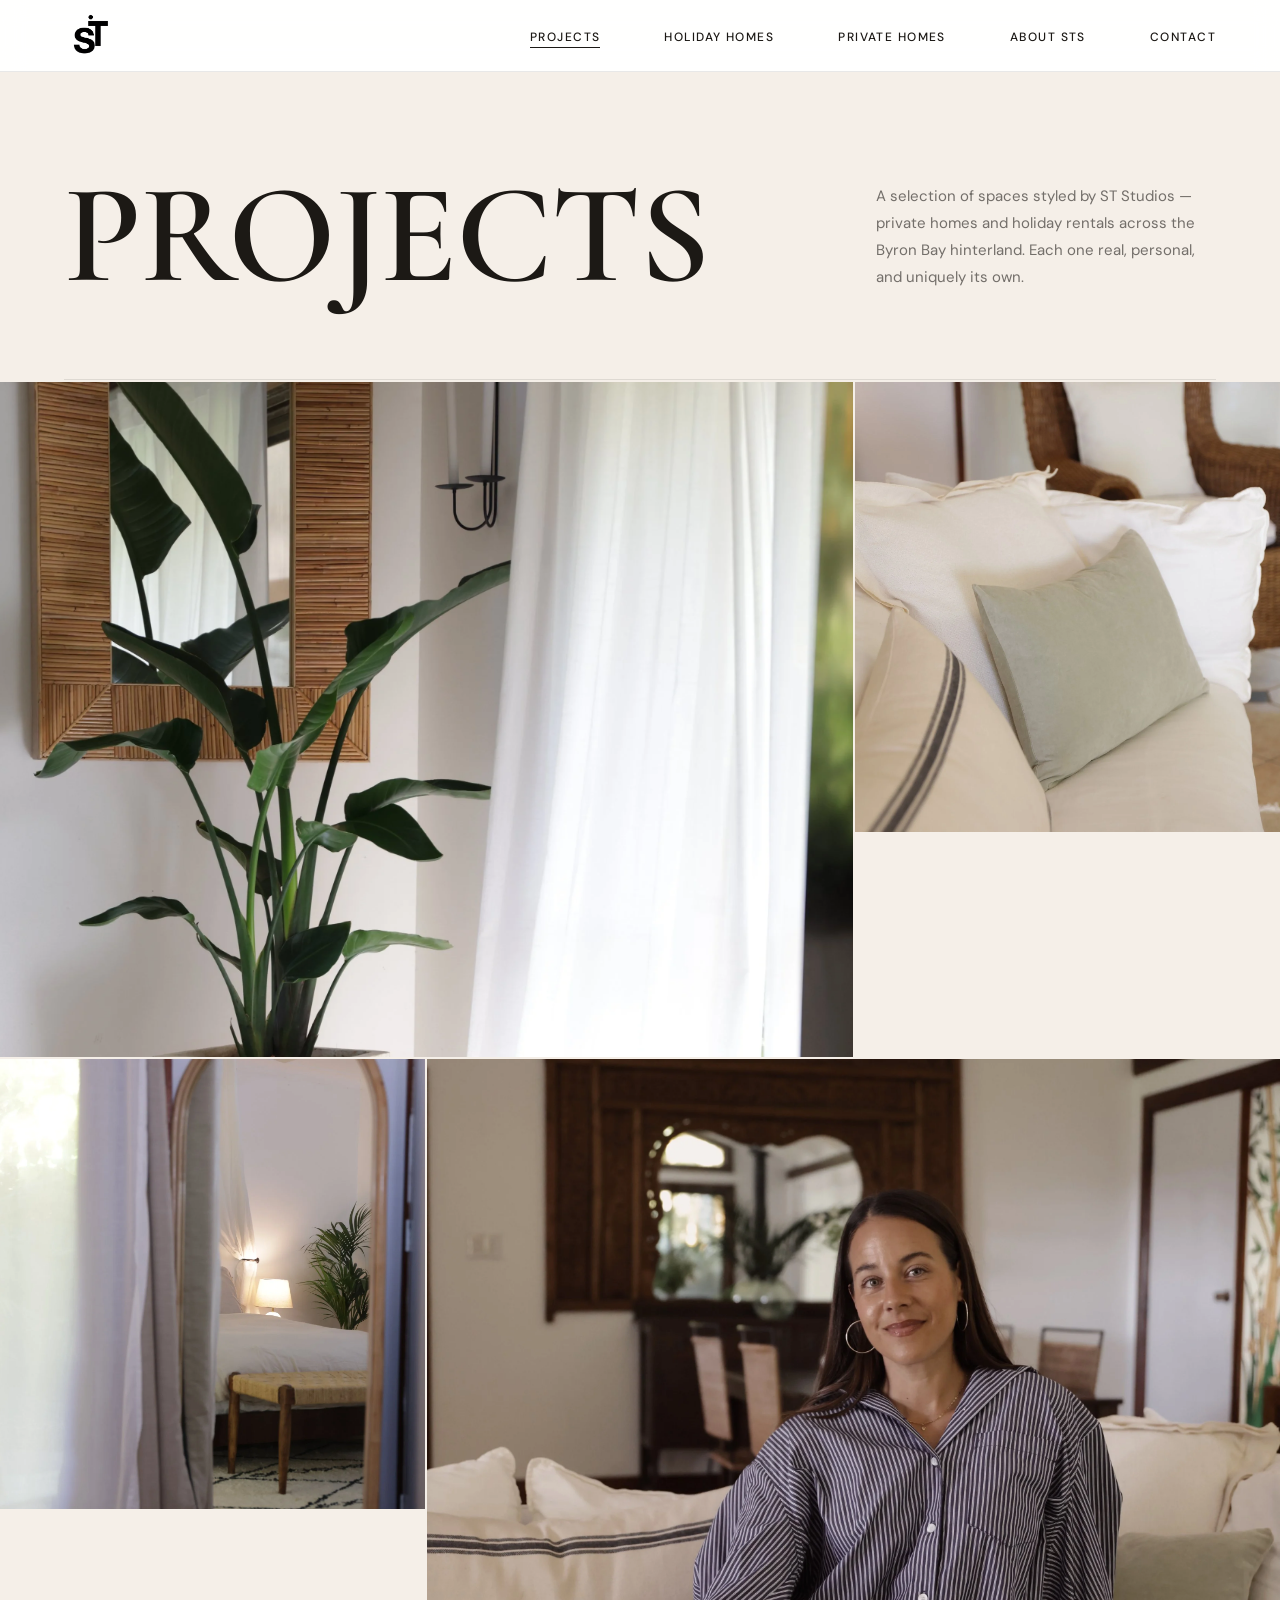
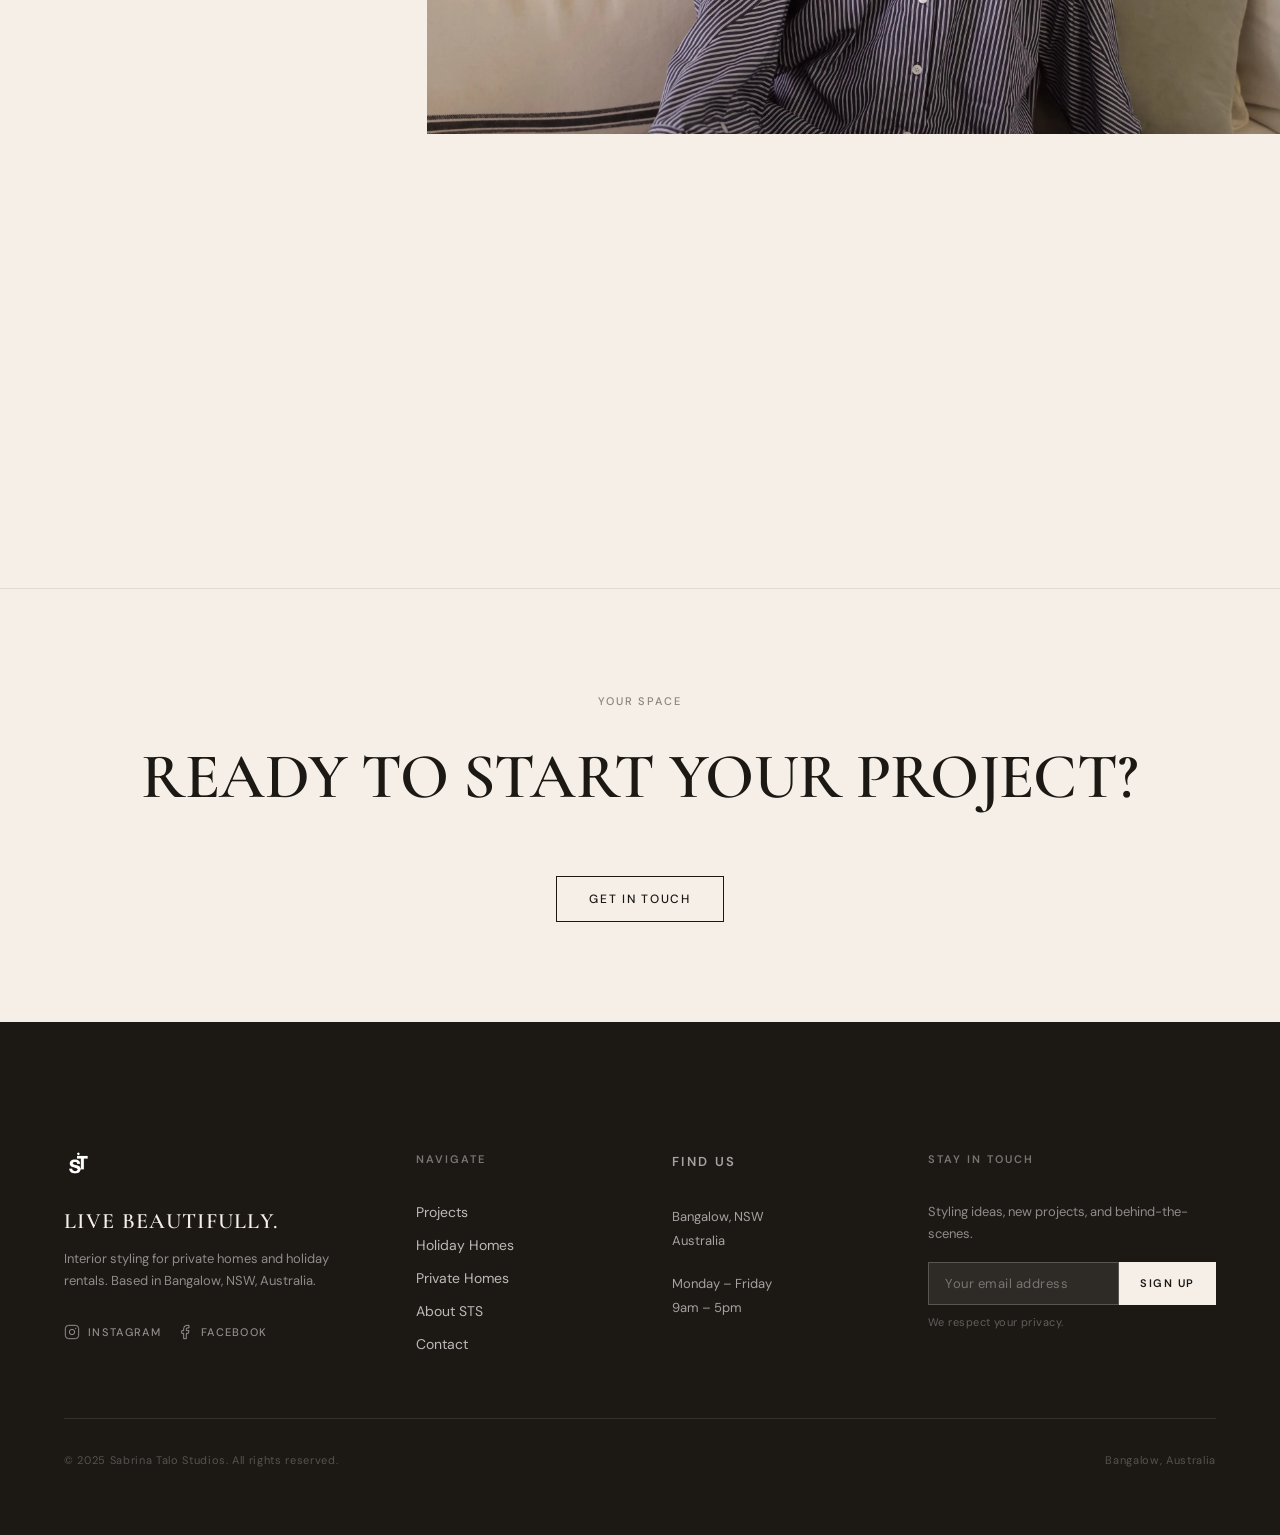
==== projects/index.html @ eed94078 "Major update: SEO, project pages, font system, URL structure - SEO: canonical tags, Open Graph, Twit" ====
<!DOCTYPE html>
<html lang="en">
<head>
  <meta charset="UTF-8">
  <meta name="viewport" content="width=device-width, initial-scale=1.0">
  <title>Projects — Interior Styling by Sabrina Talo Studios</title>
  <meta name="description" content="Selected styling projects by Sabrina Talo Studios. Private homes and holiday rentals across the Byron Bay hinterland and Northern Rivers, NSW.">

  <!-- Canonical -->
  <link rel="canonical" href="https://sabrinatalostudios.com.au/projects.html">

  <!-- Favicon -->
  <link rel="icon" href="../favicon.ico" sizes="any">
  <link rel="apple-touch-icon" href="../Media/Logo_Hero.webp">

  <!-- Open Graph -->
  <meta property="og:title" content="Projects — Interior Styling by Sabrina Talo Studios">
  <meta property="og:description" content="Selected interior styling projects — private homes and holiday rentals across the Byron Bay hinterland and Northern Rivers, NSW.">
  <meta property="og:type" content="website">
  <meta property="og:url" content="https://sabrinatalostudios.com.au/projects.html">
  <meta property="og:locale" content="en_AU">
  <meta property="og:image" content="https://sabrinatalostudios.com.au/Media/41ABE711-9AEE-44CE-BF73-110BF729DAFB.webp">
  <meta property="og:image:width" content="1200">
  <meta property="og:image:height" content="800">
  <meta property="og:site_name" content="Sabrina Talo Studios">

  <!-- Twitter Card -->
  <meta name="twitter:card" content="summary_large_image">
  <meta name="twitter:title" content="Projects — Interior Styling by Sabrina Talo Studios">
  <meta name="twitter:description" content="Selected interior styling projects — private homes and holiday rentals across the Byron Bay hinterland, NSW.">
  <meta name="twitter:image" content="https://sabrinatalostudios.com.au/Media/41ABE711-9AEE-44CE-BF73-110BF729DAFB.webp">

  <!-- Resource Hints -->
  <link rel="preconnect" href="https://fonts.googleapis.com">
  <link rel="preconnect" href="https://fonts.gstatic.com" crossorigin>


  <link rel="stylesheet" href="../style.css">
  <style>
    .projects-page { padding-top: var(--nav-height); }

    .projects-header {
      padding: 100px 0 80px;
      border-bottom: 1px solid rgba(28,25,21,0.1);
      display: flex;
      align-items: flex-end;
      justify-content: space-between;
      gap: var(--space-xl);
    }
    .projects-header h1 {
      font-size: clamp(64px, 11vw, 160px);
      line-height: 0.9;
    }
    .projects-header p {
      max-width: 340px;
      font-size: 15px;
      line-height: 1.8;
      color: rgba(28,25,21,0.6);
      padding-bottom: 8px;
    }

    /* Masonry-style grid */
    .projects-grid {
      display: grid;
      grid-template-columns: repeat(12, 1fr);
      gap: 2px;
      padding: 2px 0;
    }

    .project-card {
      position: relative;
      overflow: hidden;
      cursor: pointer;
    }
    .project-card:nth-child(1) { grid-column: span 8; }
    .project-card:nth-child(2) { grid-column: span 4; }
    .project-card:nth-child(3) { grid-column: span 4; }
    .project-card:nth-child(4) { grid-column: span 8; }
    .project-card:nth-child(5) { grid-column: span 6; }
    .project-card:nth-child(6) { grid-column: span 6; }

    .project-card img {
      width: 100%;
      aspect-ratio: 4/3;
      object-fit: cover;
      display: block;
      transition: transform 0.7s ease-out;
    }
    .project-card:nth-child(1) img,
    .project-card:nth-child(4) img { aspect-ratio: 16/9; }

    .project-card:hover img,
    .project-card:hover a img {
      transform: scale(1.04);
    }

    .project-card a .project-overlay {
      position: absolute;
      inset: 0;
      background: linear-gradient(to top, rgba(28,25,21,0.75) 0%, transparent 50%);
      display: flex;
      align-items: flex-end;
      padding: var(--space-lg);
      opacity: 0;
      transition: opacity 0.4s ease;
    }
    .project-card:hover a .project-overlay,
    .project-card:focus-within a .project-overlay { opacity: 1; }

    .project-overlay {
      position: absolute;
      inset: 0;
      background: linear-gradient(to top, rgba(28,25,21,0.75) 0%, transparent 50%);
      display: flex;
      align-items: flex-end;
      padding: var(--space-lg);
      opacity: 0;
      transition: opacity 0.4s ease;
    }

    .project-card:hover .project-overlay,
    .project-card:focus-within .project-overlay {
      opacity: 1;
    }

    .project-info { color: var(--color-surface); }
    .project-info h3 {
      font-family: var(--font-heading);
      font-size: 18px;
      font-weight: 500;
      margin-bottom: 4px;
    }
    .project-info span {
      font-size: 12px;
      letter-spacing: 0.1em;
      text-transform: uppercase;
      opacity: 0.7;
    }

    /* Lightbox */
    .lightbox {
      display: none;
      position: fixed;
      inset: 0;
      background: rgba(0,0,0,0.95);
      z-index: 2000;
      align-items: center;
      justify-content: center;
    }
    .lightbox.open { display: flex; }
    .lightbox-img {
      max-width: 90vw;
      max-height: 90vh;
      object-fit: contain;
    }
    .lightbox-close {
      position: absolute;
      top: var(--space-lg);
      right: var(--space-lg);
      background: none;
      border: none;
      color: rgba(255,255,255,0.7);
      font-size: 32px;
      cursor: pointer;
      font-family: var(--font-heading);
      line-height: 1;
      padding: 12px;
      min-width: 44px;
      min-height: 44px;
      display: flex;
      align-items: center;
      justify-content: center;
      transition: color 0.2s ease;
    }
    .lightbox-close:hover { color: #fff; }

    .projects-cta {
      padding: 100px var(--space-xl);
      text-align: center;
      border-top: 1px solid rgba(28,25,21,0.1);
    }
    .projects-cta h2 {
      font-family: var(--font-display);
      font-size: clamp(36px, 5vw, 72px);
      font-weight: 600;
      text-transform: uppercase;
      margin: var(--space-lg) 0 var(--space-xl);
    }

    @media (max-width: 768px) {
      .projects-header { flex-direction: column; align-items: flex-start; padding: 60px 0; }
      .projects-grid { grid-template-columns: 1fr 1fr; }
      .project-card:nth-child(n) { grid-column: span 1; }
      .project-card:nth-child(1) { grid-column: span 2; }
      .project-card img, .project-card:nth-child(1) img, .project-card:nth-child(4) img { aspect-ratio: 4/3; }
      .project-overlay { opacity: 1; }
      .projects-cta { padding: 64px var(--space-lg); }
    }
    @media (max-width: 480px) {
      .projects-grid { grid-template-columns: 1fr; }
      .project-card:nth-child(n) { grid-column: span 1; }
    }
  </style>
</head>
<body>

<a href="#main" class="skip-link">Skip to content</a>

<nav id="nav" aria-label="Main navigation">
  <div class="nav-inner">
    <a href="../index.html" class="nav-logo" aria-label="Sabrina Talo Studios — Home">
      <img src="../Media/Logo_Hero.webp" alt="SABRINA TALO STUDIOS" width="200" height="36">
    </a>
    <ul class="nav-links" role="list">
      <li><a href="./" class="nav-link active">Projects</a></li>
      <li><a href="../holiday-homes.html" class="nav-link">Holiday Homes</a></li>
      <li><a href="../private-homes.html" class="nav-link">Private Homes</a></li>
      <li><a href="../about.html" class="nav-link">About STS</a></li>
      <li><a href="../contact.html" class="nav-link">Contact</a></li>
    </ul>
    <button class="hamburger" id="hamburger" aria-label="Open navigation menu" aria-expanded="false" aria-controls="mobile-menu">
      <span></span><span></span><span></span>
    </button>
  </div>
</nav>

<div class="mobile-menu" id="mobile-menu" role="dialog" aria-label="Navigation" aria-modal="true">
  <nav aria-label="Mobile navigation">
    <ul class="mobile-menu-links" role="list">
      <li><a href="./" class="mobile-menu-link">Projects</a></li>
      <li><a href="../holiday-homes.html" class="mobile-menu-link">Holiday Homes</a></li>
      <li><a href="../private-homes.html" class="mobile-menu-link">Private Homes</a></li>
      <li><a href="../about.html" class="mobile-menu-link">About STS</a></li>
      <li><a href="../contact.html" class="mobile-menu-link">Contact</a></li>
    </ul>
  </nav>
  <p class="mobile-menu-footer">Bangalow, Australia &nbsp;·&nbsp; Mon–Fri 9am–5pm</p>
</div>

<main id="main" class="projects-page">

  <div class="container">
    <div class="projects-header">
      <h1 class="reveal">Projects</h1>
      <p class="reveal reveal-delay-2">
        A selection of spaces styled by ST Studios — private homes and holiday rentals across the Byron Bay hinterland. Each one real, personal, and uniquely its own.
      </p>
    </div>
  </div>

  <!-- Project Grid -->
  <div class="projects-grid" role="list" aria-label="Project portfolio">

    <article class="project-card reveal" role="listitem">
      <a href="bangalow-home.html" aria-label="View Bangalow Home Transformation project" style="display:block; position:relative; overflow:hidden;">
        <img src="../Media/IMG_8819.webp" alt="Bangalow Home Transformation — soft coastal-rustic styling with natural textures and layered warmth" loading="lazy" width="1200" height="675">
        <div class="project-overlay">
          <div class="project-info">
            <h3>Bangalow Home</h3>
            <span>Private Home &nbsp;·&nbsp; 2025 &nbsp;·&nbsp; Full Transformation</span>
          </div>
        </div>
      </a>
    </article>

    <article class="project-card reveal reveal-delay-1" role="listitem" tabindex="0" onclick="openLightbox('../Media/IMG_9013.webp','Holiday Home Styling')" aria-label="View Holiday Home Styling project">
      <img src="../Media/IMG_9013.webp" alt="Holiday Home Styling — styled for guests with warmth and character" loading="lazy" width="600" height="450">
      <div class="project-overlay">
        <div class="project-info">
          <h3>Holiday Home Styling</h3>
          <span>Holiday Rental &nbsp;·&nbsp; 2024</span>
        </div>
      </div>
    </article>

    <article class="project-card reveal reveal-delay-1" role="listitem" tabindex="0" onclick="openLightbox('../Media/IMG_8890.webp','Byron Bay Rental')" aria-label="View Byron Bay Rental project">
      <img src="../Media/IMG_8890.webp" alt="Byron Bay Rental — holiday home styled for elevated guest experience" loading="lazy" width="600" height="450">
      <div class="project-overlay">
        <div class="project-info">
          <h3>Byron Bay Rental</h3>
          <span>Holiday Rental &nbsp;·&nbsp; 2024</span>
        </div>
      </div>
    </article>

    <article class="project-card reveal" role="listitem" tabindex="0" onclick="openLightbox('../Media/41ABE711-9AEE-44CE-BF73-110BF729DAFB.webp','Mullumbimby Home')" aria-label="View Mullumbimby Home project">
      <img src="../Media/41ABE711-9AEE-44CE-BF73-110BF729DAFB.webp" alt="Mullumbimby Home — personal residence styled to feel grounded and inviting" loading="lazy" width="1200" height="675">
      <div class="project-overlay">
        <div class="project-info">
          <h3>Mullumbimby Home</h3>
          <span>Private Home &nbsp;·&nbsp; 2023</span>
        </div>
      </div>
    </article>

    <article class="project-card reveal reveal-delay-1" role="listitem" tabindex="0" onclick="openLightbox('../Media/IMG_8791.webp','Lennox Head Residence')" aria-label="View Lennox Head Residence project">
      <img src="../Media/IMG_8791.webp" alt="Lennox Head Residence — curated mix of vintage and new pieces" loading="lazy" width="600" height="450">
      <div class="project-overlay">
        <div class="project-info">
          <h3>Lennox Head Residence</h3>
          <span>Private Home &nbsp;·&nbsp; 2023</span>
        </div>
      </div>
    </article>

    <article class="project-card reveal reveal-delay-2" role="listitem" tabindex="0" onclick="openLightbox('../Media/IMG_9013.webp','Bangalow Airbnb')" aria-label="View Bangalow Airbnb project">
      <img src="../Media/IMG_9013.webp" alt="Bangalow Airbnb — holiday rental with warm, characterful styling" loading="lazy" width="600" height="450">
      <div class="project-overlay">
        <div class="project-info">
          <h3>Bangalow Airbnb</h3>
          <span>Holiday Rental &nbsp;·&nbsp; 2023</span>
        </div>
      </div>
    </article>

  </div>

  <!-- CTA -->
  <div class="projects-cta">
    <span class="label reveal">Your Space</span>
    <h2 class="reveal reveal-delay-1">Ready to start your project?</h2>
    <a href="../contact.html" class="btn btn-primary reveal reveal-delay-2">Get In Touch</a>
  </div>

</main>

<!-- Lightbox -->
<div class="lightbox" id="lightbox" role="dialog" aria-modal="true" aria-label="Image viewer">
  <button class="lightbox-close" onclick="closeLightbox()" aria-label="Close image viewer">×</button>
  <img class="lightbox-img" id="lightbox-img" src="" alt="">
</div>

<footer id="footer" aria-label="Site footer">
  <div class="container">
    <div class="footer-grid">
      <div>
        <img src="../Media/LOGOS++SABRINA+TALO+STUDIOS.webp" alt="SABRINA TALO STUDIOS" class="footer-brand-logo" width="200" height="28">
        <p class="footer-tagline">Live Beautifully.</p>
        <p class="footer-desc">Interior styling for private homes and holiday rentals. Based in Bangalow, NSW, Australia.</p>
        <div class="footer-social">
          <a href="https://www.instagram.com/sabrinatalostudios/" target="_blank" rel="noopener noreferrer" aria-label="Instagram">
            <svg width="16" height="16" viewBox="0 0 24 24" fill="none" stroke="currentColor" stroke-width="1.5" aria-hidden="true"><rect x="2" y="2" width="20" height="20" rx="5"/><circle cx="12" cy="12" r="4"/><circle cx="17.5" cy="6.5" r="1" fill="currentColor" stroke="none"/></svg>
            Instagram
          </a>
          <a href="https://www.facebook.com/profile.php?id=61574074654975" target="_blank" rel="noopener noreferrer" aria-label="Facebook">
            <svg width="16" height="16" viewBox="0 0 24 24" fill="none" stroke="currentColor" stroke-width="1.5" aria-hidden="true"><path d="M18 2h-3a5 5 0 0 0-5 5v3H7v4h3v8h4v-8h3l1-4h-4V7a1 1 0 0 1 1-1h3z"/></svg>
            Facebook
          </a>
        </div>
      </div>
      <div>
        <p class="footer-heading">Navigate</p>
        <ul class="footer-links" role="list">
          <li><a href="./" class="footer-link">Projects</a></li>
          <li><a href="../holiday-homes.html" class="footer-link">Holiday Homes</a></li>
          <li><a href="../private-homes.html" class="footer-link">Private Homes</a></li>
          <li><a href="../about.html" class="footer-link">About STS</a></li>
          <li><a href="../contact.html" class="footer-link">Contact</a></li>
        </ul>
      </div>
      <div class="footer-info">
        <p class="footer-heading">Find Us</p>
        <p>Bangalow, NSW<br>Australia</p>
        <p style="margin-top:20px;">Monday – Friday<br>9am – 5pm</p>
      </div>
      <div>
        <p class="footer-heading">Stay in Touch</p>
        <p style="font-size:13px; color:rgba(255,255,255,0.5); margin-bottom:16px; line-height:1.7;">Styling ideas, new projects, and behind-the-scenes.</p>
        <form class="footer-newsletter-form" aria-label="Newsletter signup" onsubmit="event.preventDefault(); this.querySelector('button').textContent='Thank You'; this.querySelector('button').disabled=true; this.reset();">
          <label for="newsletter-email-projects" class="sr-only">Email address</label>
          <input type="email" id="newsletter-email-projects" name="email" placeholder="Your email address" required autocomplete="email">
          <button type="submit">Sign Up</button>
        </form>
        <p class="footer-privacy">We respect your privacy.</p>
      </div>
    </div>
    <div class="footer-bottom">
      <p class="footer-copyright">© 2025 Sabrina Talo Studios. All rights reserved.</p>
      <p class="footer-copyright">Bangalow, Australia</p>
    </div>
  </div>
</footer>

<style>.sr-only{position:absolute;width:1px;height:1px;padding:0;margin:-1px;overflow:hidden;clip:rect(0,0,0,0);white-space:nowrap;border:0;}</style>
<script>
(function(){
  const nav=document.getElementById('nav');
  nav.classList.add('scrolled');
  window.addEventListener('scroll',()=>{ nav.classList.toggle('scrolled',true); },{passive:true});
  const hamburger=document.getElementById('hamburger');
  const mobileMenu=document.getElementById('mobile-menu');
  hamburger.addEventListener('click',()=>{
    const open=mobileMenu.classList.toggle('open');
    hamburger.classList.toggle('open',open);
    hamburger.setAttribute('aria-expanded',String(open));
    document.body.style.overflow=open?'hidden':'';
  });
  mobileMenu.querySelectorAll('a').forEach(l=>l.addEventListener('click',()=>{
    mobileMenu.classList.remove('open');hamburger.classList.remove('open');
    hamburger.setAttribute('aria-expanded','false');document.body.style.overflow='';
  }));
  document.addEventListener('keydown',e=>{
    if(e.key==='Escape'){
      if(mobileMenu.classList.contains('open')){
        mobileMenu.classList.remove('open');hamburger.classList.remove('open');
        hamburger.setAttribute('aria-expanded','false');document.body.style.overflow='';
      }
      closeLightbox();
    }
  });
  const els=document.querySelectorAll('.reveal,.reveal-left,.reveal-clip');
  if('IntersectionObserver' in window){
    const io=new IntersectionObserver(entries=>entries.forEach(e=>{if(e.isIntersecting){e.target.classList.add('visible');io.unobserve(e.target);}}),{threshold:0.1});
    els.forEach(el=>io.observe(el));
  } else { els.forEach(el=>el.classList.add('visible')); }
})();

function openLightbox(src, alt) {
  const lb = document.getElementById('lightbox');
  const img = document.getElementById('lightbox-img');
  img.src = src;
  img.alt = alt;
  lb.classList.add('open');
  document.body.style.overflow = 'hidden';
  lb.querySelector('.lightbox-close').focus();
}
function closeLightbox() {
  document.getElementById('lightbox').classList.remove('open');
  document.body.style.overflow = '';
}
document.getElementById('lightbox').addEventListener('click', function(e) {
  if(e.target === this) closeLightbox();
});
</script>
</body>
</html>
---- style.css ----
/* ============================================================
   SABRINA TALO STUDIOS — Design System
   Editorial minimalism. Zero border-radius. Photography-first.
   ============================================================ */

@import url('https://fonts.googleapis.com/css2?family=Cormorant+Garamond:ital,wght@0,300;0,400;0,500;0,600;0,700;1,300;1,400;1,500;1,600&family=DM+Sans:ital,opsz,wght@0,9..40,300;0,9..40,400;0,9..40,500;0,9..40,600;1,9..40,400&display=swap');

/* ── Design Tokens ─────────────────────────────────────────── */
:root {
  --color-primary:   #1C1915;
  --color-accent:    #9B6A4A;
  --color-bg:        #1C1915;
  --color-text:      #1C1915;
  --color-surface:   #F5EFE8;
  --color-muted:     #EDE5DA;
  --color-border:    #C4A882;
  --color-earth:     #9B6A4A;
  --color-ochre:     #C4A882;
  --color-ivory:     #F5EFE8;
  --color-sand:      #EDE5DA;
  --color-ink:       #1C1915;

  --font-display:    'Cormorant Garamond', Georgia, serif;
  --font-heading:    'DM Sans', system-ui, sans-serif;
  --font-body:       'DM Sans', system-ui, sans-serif;

  --space-xs:   4px;
  --space-sm:   8px;
  --space-md:   16px;
  --space-lg:   32px;
  --space-xl:   64px;
  --space-2xl:  128px;

  --transition: 0.4s ease-out;
  --nav-height: 72px;
}

/* ── Reset ─────────────────────────────────────────────────── */
*, *::before, *::after {
  box-sizing: border-box;
  margin: 0;
  padding: 0;
}

html {
  scroll-behavior: smooth;
  font-size: 16px;
}

body {
  font-family: var(--font-body);
  color: var(--color-text);
  background: var(--color-surface);
  -webkit-font-smoothing: antialiased;
  -moz-osx-font-smoothing: grayscale;
  overflow-x: hidden;
}

img, video {
  max-width: 100%;
  display: block;
}

a {
  color: inherit;
  text-decoration: none;
}

ul {
  list-style: none;
}

/* ── Skip Link ─────────────────────────────────────────────── */
.skip-link {
  position: fixed;
  top: -100%;
  left: var(--space-md);
  z-index: 9999;
  padding: var(--space-sm) var(--space-md);
  background: var(--color-primary);
  color: var(--color-surface);
  font-family: var(--font-heading);
  font-size: 13px;
  letter-spacing: 0.1em;
  text-transform: uppercase;
  transition: top 0.2s ease;
}
.skip-link:focus {
  top: var(--space-md);
}

/* ── Navigation ────────────────────────────────────────────── */
#nav {
  position: fixed;
  top: 0;
  left: 0;
  right: 0;
  z-index: 1000;
  height: var(--nav-height);
  transition: background var(--transition), backdrop-filter var(--transition);
}

#nav.scrolled {
  background: rgba(255,255,255,0.96);
  backdrop-filter: blur(12px);
  -webkit-backdrop-filter: blur(12px);
  border-bottom: 1px solid rgba(35,35,37,0.1);
}

#nav.scrolled .nav-link {
  color: var(--color-text);
}

#nav.scrolled .nav-logo img {
  filter: brightness(0);
}

#nav.scrolled .hamburger span {
  background: var(--color-text);
}

.nav-inner {
  display: flex;
  align-items: center;
  justify-content: space-between;
  height: 100%;
  padding: 0 var(--space-xl);
  max-width: 1600px;
  margin: 0 auto;
}

.nav-logo {
  display: flex;
  align-items: center;
  z-index: 2;
}

.nav-logo img {
  height: 52px;
  width: auto;
  filter: brightness(0) invert(1);
  transition: filter var(--transition);
}

.nav-links {
  display: flex;
  align-items: center;
  gap: var(--space-xl);
}

.nav-link {
  font-family: var(--font-heading);
  font-size: 12px;
  font-weight: 500;
  letter-spacing: 0.12em;
  text-transform: uppercase;
  color: rgba(255,255,255,0.9);
  transition: color var(--transition);
  position: relative;
}

.nav-link::after {
  content: '';
  position: absolute;
  bottom: -3px;
  left: 0;
  width: 0;
  height: 1px;
  background: currentColor;
  transition: width 0.3s ease-out;
}

.nav-link:hover::after,
.nav-link.active::after {
  width: 100%;
}

/* ── Hamburger ─────────────────────────────────────────────── */
.hamburger {
  display: none;
  flex-direction: column;
  align-items: center;
  justify-content: center;
  gap: 5px;
  background: none;
  border: none;
  cursor: pointer;
  padding: var(--space-sm);
  min-width: 44px;
  min-height: 44px;
  z-index: 1002;
}

.hamburger span {
  display: block;
  width: 24px;
  height: 1.5px;
  background: #fff;
  transition: transform 0.3s ease, opacity 0.3s ease;
}

.hamburger.open span:nth-child(1) { transform: translateY(6.5px) rotate(45deg); }
.hamburger.open span:nth-child(2) { opacity: 0; }
.hamburger.open span:nth-child(3) { transform: translateY(-6.5px) rotate(-45deg); }

/* ── Mobile Menu ───────────────────────────────────────────── */
.mobile-menu {
  position: fixed;
  inset: 0;
  background: var(--color-bg);
  z-index: 1001;
  display: flex;
  flex-direction: column;
  align-items: flex-start;
  justify-content: center;
  padding: var(--space-2xl) var(--space-xl);
  transform: translateX(100%);
  transition: transform 0.5s cubic-bezier(0.77, 0, 0.18, 1);
}

.mobile-menu.open {
  transform: translateX(0);
}

.mobile-menu-links {
  display: flex;
  flex-direction: column;
  gap: var(--space-lg);
  width: 100%;
}

.mobile-menu-link {
  font-family: var(--font-display);
  font-size: clamp(36px, 8vw, 64px);
  font-weight: 500;
  letter-spacing: 0.04em;
  text-transform: uppercase;
  color: var(--color-surface);
  line-height: 1;
  transition: opacity var(--transition);
}

.mobile-menu-link:hover {
  opacity: 0.5;
}

.mobile-menu-footer {
  margin-top: auto;
  font-family: var(--font-body);
  font-size: 13px;
  color: rgba(255,255,255,0.4);
  letter-spacing: 0.08em;
}

/* ── Buttons ───────────────────────────────────────────────── */
.btn {
  display: inline-block;
  font-family: var(--font-heading);
  font-size: 12px;
  font-weight: 500;
  letter-spacing: 0.14em;
  text-transform: uppercase;
  padding: 14px 32px;
  border-radius: 0;
  cursor: pointer;
  transition: background var(--transition), color var(--transition), border-color var(--transition);
  white-space: nowrap;
}

.btn-primary {
  background: transparent;
  color: var(--color-primary);
  border: 1px solid var(--color-primary);
}

.btn-primary:hover {
  background: var(--color-primary);
  color: var(--color-surface);
}

.btn-primary-white {
  background: transparent;
  color: var(--color-surface);
  border: 1px solid var(--color-surface);
}

.btn-primary-white:hover {
  background: var(--color-surface);
  color: var(--color-primary);
}

.btn-secondary {
  background: var(--color-muted);
  color: var(--color-primary);
  border: 1px solid var(--color-muted);
}

.btn-secondary:hover {
  background: var(--color-primary);
  color: var(--color-surface);
  border-color: var(--color-primary);
}

/* ── Typography ────────────────────────────────────────────── */
.display-text {
  font-family: var(--font-display);
  font-weight: 600;
  line-height: 0.9;
  letter-spacing: -0.01em;
  text-transform: uppercase;
}

h1, .h1 {
  font-family: var(--font-display);
  font-size: clamp(60px, 12vw, 180px);
  font-weight: 600;
  line-height: 0.9;
  letter-spacing: -0.01em;
  text-transform: uppercase;
}

h2, .h2 {
  font-family: var(--font-display);
  font-size: clamp(32px, 5vw, 62px);
  font-weight: 400;
  line-height: 1.1;
  letter-spacing: -0.01em;
}

h3, .h3 {
  font-family: var(--font-heading);
  font-size: clamp(20px, 3vw, 32px);
  font-weight: 500;
  line-height: 1.2;
  letter-spacing: 0.01em;
}

h4, .h4 {
  font-family: var(--font-heading);
  font-size: 14px;
  font-weight: 500;
  letter-spacing: 0.12em;
  text-transform: uppercase;
}

p {
  font-family: var(--font-body);
  font-size: 15px;
  line-height: 1.75;
  color: var(--color-text);
}

.label {
  font-family: var(--font-heading);
  font-size: 11px;
  font-weight: 500;
  letter-spacing: 0.18em;
  text-transform: uppercase;
  color: rgba(28,25,21,0.5);
}

.label-light {
  font-family: var(--font-heading);
  font-size: 11px;
  font-weight: 500;
  letter-spacing: 0.18em;
  text-transform: uppercase;
  color: rgba(255,255,255,0.5);
}

/* ── Layout Helpers ────────────────────────────────────────── */
.container {
  max-width: 1400px;
  margin: 0 auto;
  padding: 0 var(--space-xl);
}

.container-sm {
  max-width: 960px;
  margin: 0 auto;
  padding: 0 var(--space-xl);
}

.section {
  padding: var(--space-2xl) 0;
}

.section-dark {
  background: var(--color-bg);
  color: var(--color-surface);
}

.section-dark p { color: rgba(255,255,255,0.7); }

/* ── Divider ───────────────────────────────────────────────── */
.divider {
  width: 40px;
  height: 1px;
  background: currentColor;
  opacity: 0.3;
  margin: var(--space-lg) 0;
}

/* ── Inputs ────────────────────────────────────────────────── */
input, textarea, select {
  font-family: var(--font-body);
  font-size: 15px;
  background: var(--color-surface);
  color: var(--color-text);
  border: 1px solid var(--color-border);
  border-radius: 0;
  padding: 14px 16px;
  width: 100%;
  outline: none;
  transition: border-color 0.2s ease;
  -webkit-appearance: none;
}

input:focus, textarea:focus {
  border-color: var(--color-primary);
}

input::placeholder, textarea::placeholder {
  color: rgba(28,25,21,0.4);
  font-size: 13px;
  letter-spacing: 0.04em;
}

label {
  font-family: var(--font-heading);
  font-size: 11px;
  font-weight: 500;
  letter-spacing: 0.12em;
  text-transform: uppercase;
  display: block;
  margin-bottom: var(--space-sm);
  color: var(--color-text);
}

/* ── Scroll Animations ─────────────────────────────────────── */
.reveal {
  opacity: 0;
  transform: translateY(32px);
  transition: opacity 0.7s ease-out, transform 0.7s ease-out;
}

.reveal.visible {
  opacity: 1;
  transform: translateY(0);
}

.reveal-delay-1 { transition-delay: 0.1s; }
.reveal-delay-2 { transition-delay: 0.2s; }
.reveal-delay-3 { transition-delay: 0.3s; }
.reveal-delay-4 { transition-delay: 0.4s; }
.reveal-delay-5 { transition-delay: 0.5s; }

.reveal-left {
  opacity: 0;
  transform: translateX(-32px);
  transition: opacity 0.7s ease-out, transform 0.7s ease-out;
}
.reveal-left.visible { opacity: 1; transform: translateX(0); }

.reveal-clip {
  clip-path: inset(100% 0 0 0);
  transition: clip-path 0.8s cubic-bezier(0.16, 1, 0.3, 1);
}
.reveal-clip.visible {
  clip-path: inset(0% 0 0 0);
}

/* ── Footer ────────────────────────────────────────────────── */
#footer {
  background: var(--color-bg);
  color: var(--color-surface);
  padding: var(--space-2xl) 0 var(--space-xl);
}

.footer-grid {
  display: grid;
  grid-template-columns: 1.5fr 1fr 1fr 1.5fr;
  gap: var(--space-xl);
  padding-bottom: var(--space-xl);
  border-bottom: 1px solid rgba(255,255,255,0.1);
}

.footer-brand-logo {
  height: 28px;
  width: auto;
  margin-bottom: var(--space-lg);
  filter: brightness(0) invert(1);
}

.footer-tagline {
  font-family: var(--font-display);
  font-size: 22px;
  font-weight: 600;
  letter-spacing: 0.06em;
  text-transform: uppercase;
  color: var(--color-surface);
  margin-bottom: var(--space-md);
  line-height: 1;
}

.footer-desc {
  font-size: 13px;
  line-height: 1.7;
  color: rgba(255,255,255,0.5);
}

.footer-heading {
  font-family: var(--font-heading);
  font-size: 11px;
  font-weight: 600;
  letter-spacing: 0.18em;
  text-transform: uppercase;
  color: rgba(255,255,255,0.4);
  margin-bottom: var(--space-lg);
}

.footer-links {
  display: flex;
  flex-direction: column;
  gap: 12px;
}

.footer-link {
  font-family: var(--font-body);
  font-size: 14px;
  color: rgba(255,255,255,0.7);
  transition: color 0.2s ease;
}
.footer-link:hover { color: var(--color-surface); }

.footer-info p {
  font-size: 13px;
  color: rgba(255,255,255,0.6);
  line-height: 1.8;
}

.footer-newsletter-form {
  display: flex;
  gap: 0;
  margin-top: var(--space-md);
}

.footer-newsletter-form input {
  background: rgba(255,255,255,0.08);
  border: 1px solid rgba(255,255,255,0.2);
  color: var(--color-surface);
  font-size: 13px;
  padding: 12px 16px;
  flex: 1;
}

.footer-newsletter-form input::placeholder {
  color: rgba(255,255,255,0.35);
}

.footer-newsletter-form input:focus {
  border-color: rgba(255,255,255,0.5);
}

.footer-newsletter-form button {
  font-family: var(--font-heading);
  font-size: 11px;
  font-weight: 600;
  letter-spacing: 0.14em;
  text-transform: uppercase;
  background: var(--color-surface);
  color: var(--color-bg);
  border: 1px solid var(--color-surface);
  border-radius: 0;
  padding: 12px 20px;
  cursor: pointer;
  white-space: nowrap;
  transition: background 0.2s ease, color 0.2s ease;
}

.footer-newsletter-form button:hover {
  background: transparent;
  color: var(--color-surface);
}

.footer-privacy {
  font-size: 11px;
  color: rgba(255,255,255,0.3);
  margin-top: var(--space-sm);
  letter-spacing: 0.04em;
}

.footer-social {
  display: flex;
  gap: var(--space-md);
  margin-top: var(--space-lg);
}

.footer-social a {
  font-family: var(--font-heading);
  font-size: 11px;
  font-weight: 500;
  letter-spacing: 0.12em;
  text-transform: uppercase;
  color: rgba(255,255,255,0.5);
  transition: color 0.2s ease;
  display: flex;
  align-items: center;
  gap: 8px;
}

.footer-social a:hover { color: var(--color-surface); }

.footer-bottom {
  display: flex;
  align-items: center;
  justify-content: space-between;
  padding-top: var(--space-lg);
}

.footer-copyright {
  font-size: 11px;
  color: rgba(255,255,255,0.25);
  letter-spacing: 0.06em;
}

/* ── Service Split Block ───────────────────────────────────── */
.service-block {
  display: grid;
  grid-template-columns: 1fr 1fr;
  min-height: 80vh;
}

.service-block.reverse {
  direction: rtl;
}
.service-block.reverse > * {
  direction: ltr;
}

.service-image {
  overflow: hidden;
  position: relative;
}

.service-image img {
  width: 100%;
  height: 100%;
  object-fit: cover;
  transition: transform 0.8s ease-out;
}

.service-image:hover img {
  transform: scale(1.04);
}

.service-content {
  display: flex;
  flex-direction: column;
  justify-content: center;
  padding: var(--space-2xl) var(--space-xl);
}

.service-content .label {
  margin-bottom: var(--space-lg);
}

.service-content h2 {
  margin-bottom: var(--space-lg);
}

.service-content p {
  max-width: 420px;
  margin-bottom: var(--space-xl);
}

/* ── Page Hero (subpages) ──────────────────────────────────── */
.page-hero {
  height: 70vh;
  min-height: 500px;
  position: relative;
  overflow: hidden;
  display: flex;
  align-items: flex-end;
}

.page-hero-image {
  position: absolute;
  inset: 0;
}

.page-hero-image img {
  width: 100%;
  height: 100%;
  object-fit: cover;
}

.page-hero-overlay {
  position: absolute;
  inset: 0;
  background: linear-gradient(to top, rgba(28,25,21,0.8) 0%, rgba(28,25,21,0.1) 60%, transparent 100%);
}

.page-hero-content {
  position: relative;
  z-index: 2;
  padding: var(--space-xl) var(--space-xl) var(--space-2xl);
  max-width: 1400px;
  width: 100%;
  margin: 0 auto;
}

.page-hero-content .label-light {
  margin-bottom: var(--space-md);
  display: block;
}

.page-hero-content h1 {
  color: var(--color-surface);
  font-size: clamp(48px, 8vw, 120px);
}

/* ── Marquee ───────────────────────────────────────────────── */
.marquee-track {
  overflow: hidden;
  white-space: nowrap;
  padding: var(--space-xl) 0;
  border-top: 1px solid rgba(28,25,21,0.12);
  border-bottom: 1px solid rgba(28,25,21,0.12);
}

.marquee-inner {
  display: inline-flex;
  gap: 0;
  animation: marquee 30s linear infinite;
}

.marquee-item {
  display: inline-flex;
  align-items: center;
  gap: var(--space-xl);
  padding-right: var(--space-2xl);
  font-family: var(--font-heading);
  font-size: clamp(14px, 1.5vw, 18px);
  font-weight: 400;
  letter-spacing: 0.04em;
  color: var(--color-text);
}

.marquee-dot {
  width: 6px;
  height: 6px;
  background: var(--color-text);
  opacity: 0.3;
  flex-shrink: 0;
}

@keyframes marquee {
  from { transform: translateX(0); }
  to   { transform: translateX(-50%); }
}

.marquee-track:hover .marquee-inner {
  animation-play-state: paused;
}

/* ── Responsive ────────────────────────────────────────────── */
@media (max-width: 1024px) {
  :root { --space-xl: 48px; }

  .footer-grid {
    grid-template-columns: 1fr 1fr;
    gap: var(--space-xl);
  }
}

@media (max-width: 768px) {
  :root {
    --space-xl: 32px;
    --space-2xl: 80px;
  }

  .nav-links { display: none; }
  .hamburger { display: flex; }

  .service-block {
    grid-template-columns: 1fr;
    min-height: auto;
  }

  .service-block.reverse { direction: ltr; }

  .service-image {
    height: 60vw;
    min-height: 280px;
  }

  .service-content {
    padding: var(--space-xl) var(--space-lg);
  }

  .footer-grid {
    grid-template-columns: 1fr;
    gap: var(--space-xl);
  }

  .footer-bottom {
    flex-direction: column;
    gap: var(--space-md);
    text-align: center;
  }

  .container, .container-sm {
    padding: 0 var(--space-lg);
  }
}

@media (max-width: 480px) {
  :root { --space-xl: 24px; }

  .nav-inner { padding: 0 var(--space-lg); }

  .nav-logo img { height: 36px; }
}

/* ── Accessibility & Focus ─────────────────────────────────── */
*:focus-visible {
  outline: 2px solid var(--color-primary);
  outline-offset: 2px;
}

@media (prefers-reduced-motion: reduce) {
  *, *::before, *::after {
    animation-duration: 0.01ms !important;
    animation-iteration-count: 1 !important;
    transition-duration: 0.01ms !important;
  }
  .marquee-inner { animation: none; }
  .reveal, .reveal-left, .reveal-clip {
    opacity: 1;
    transform: none;
    clip-path: none;
  }
}
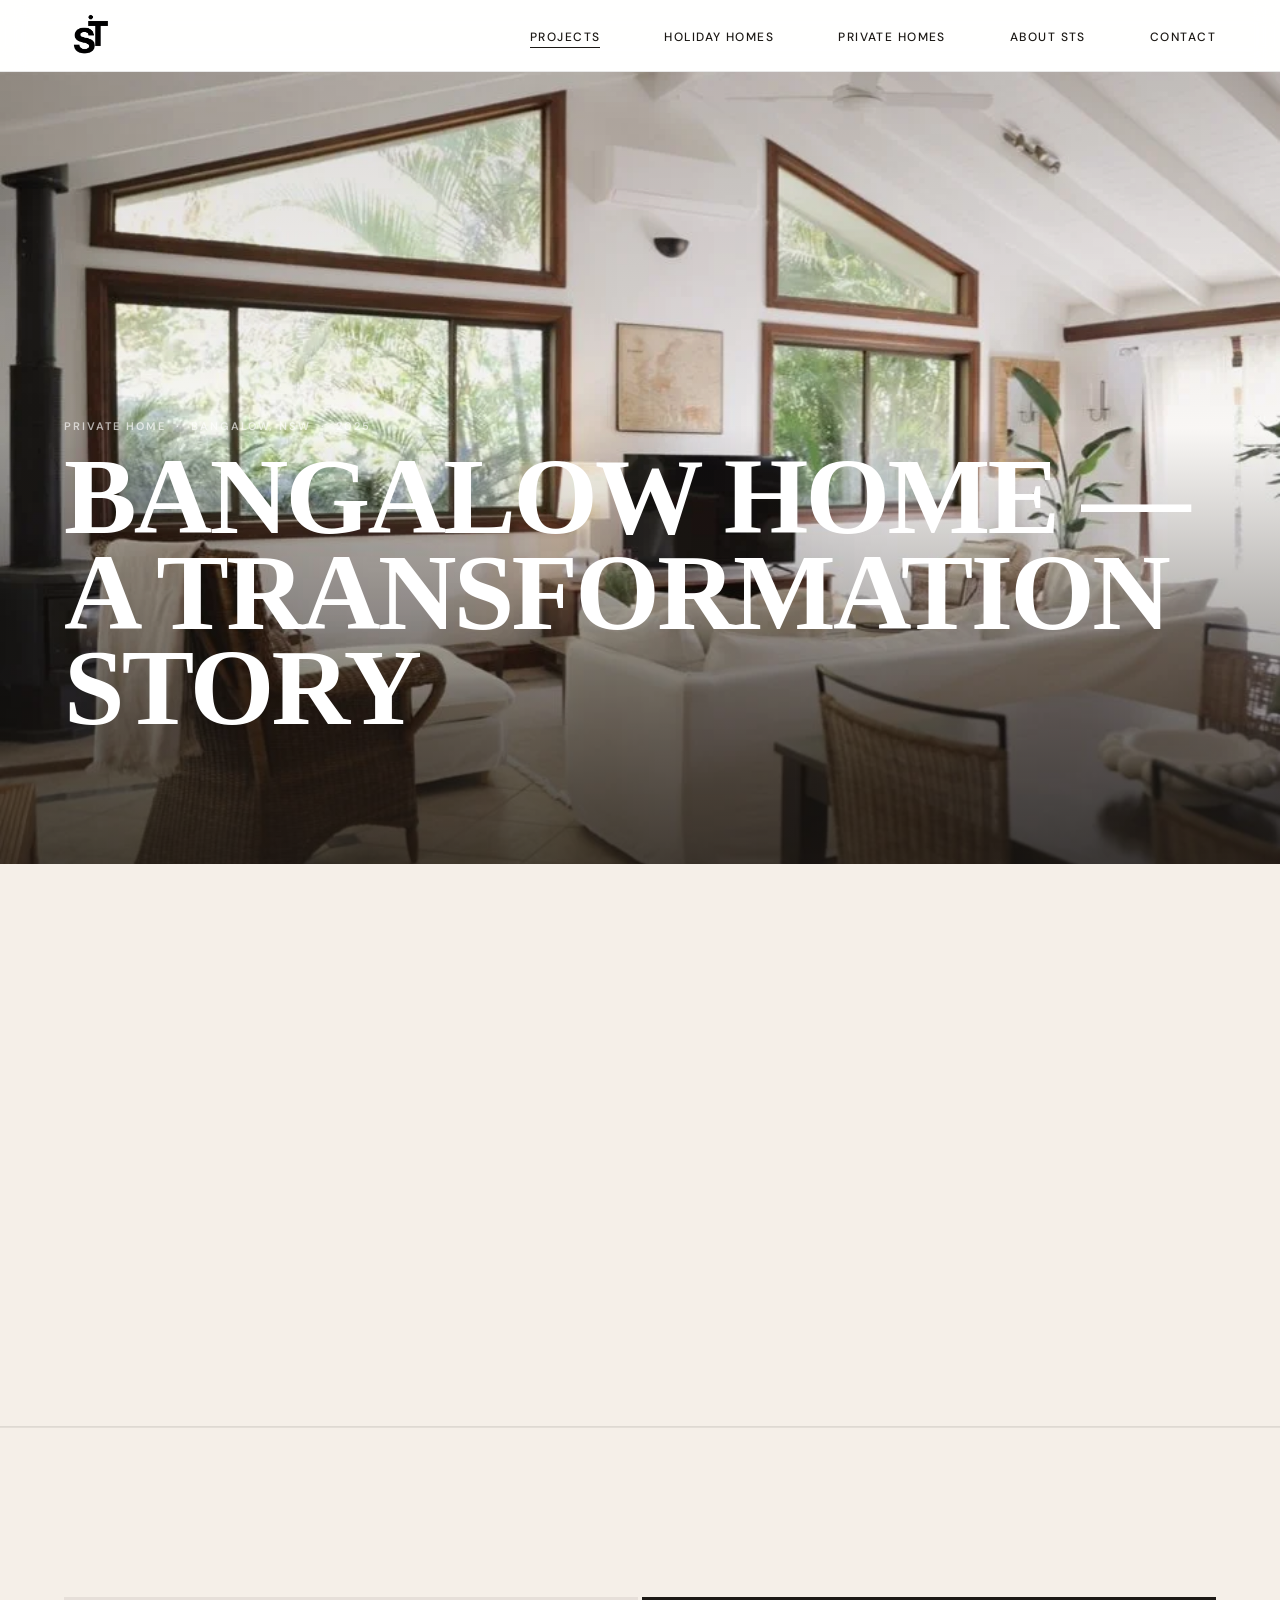
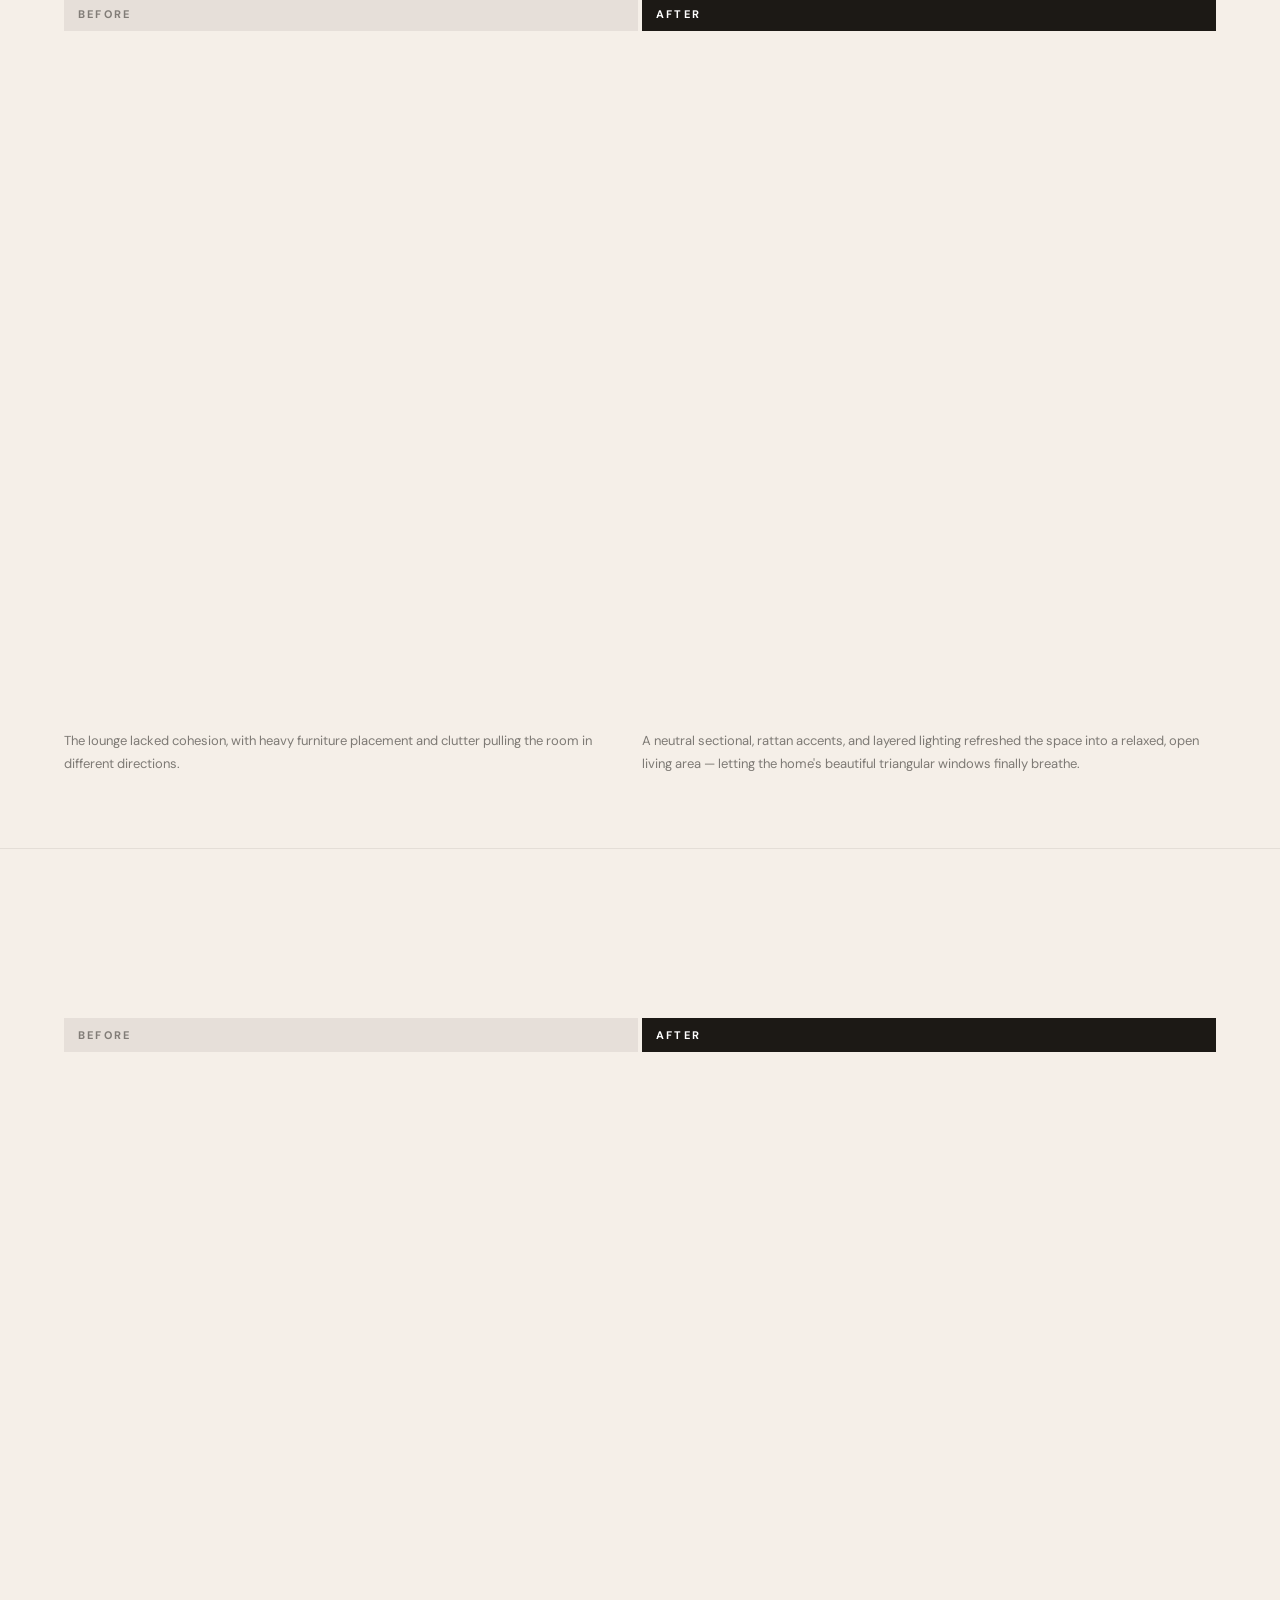
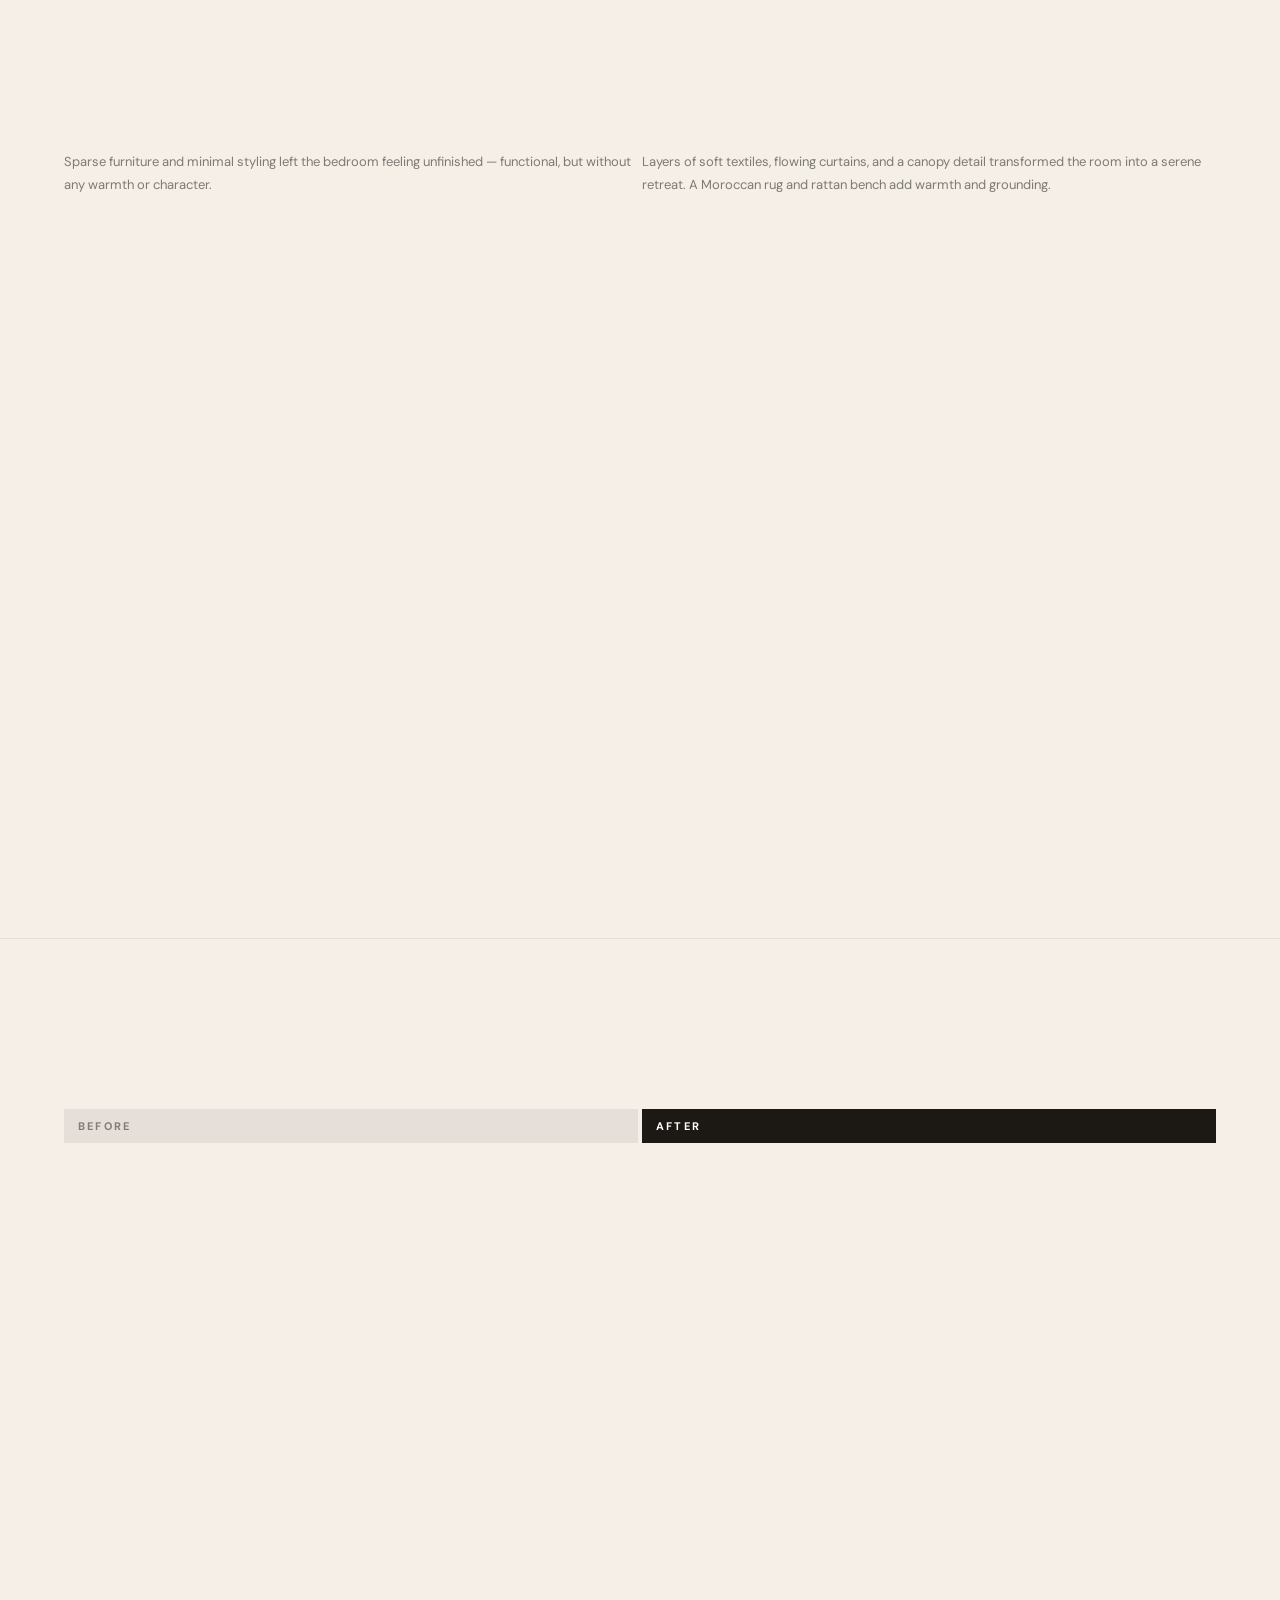
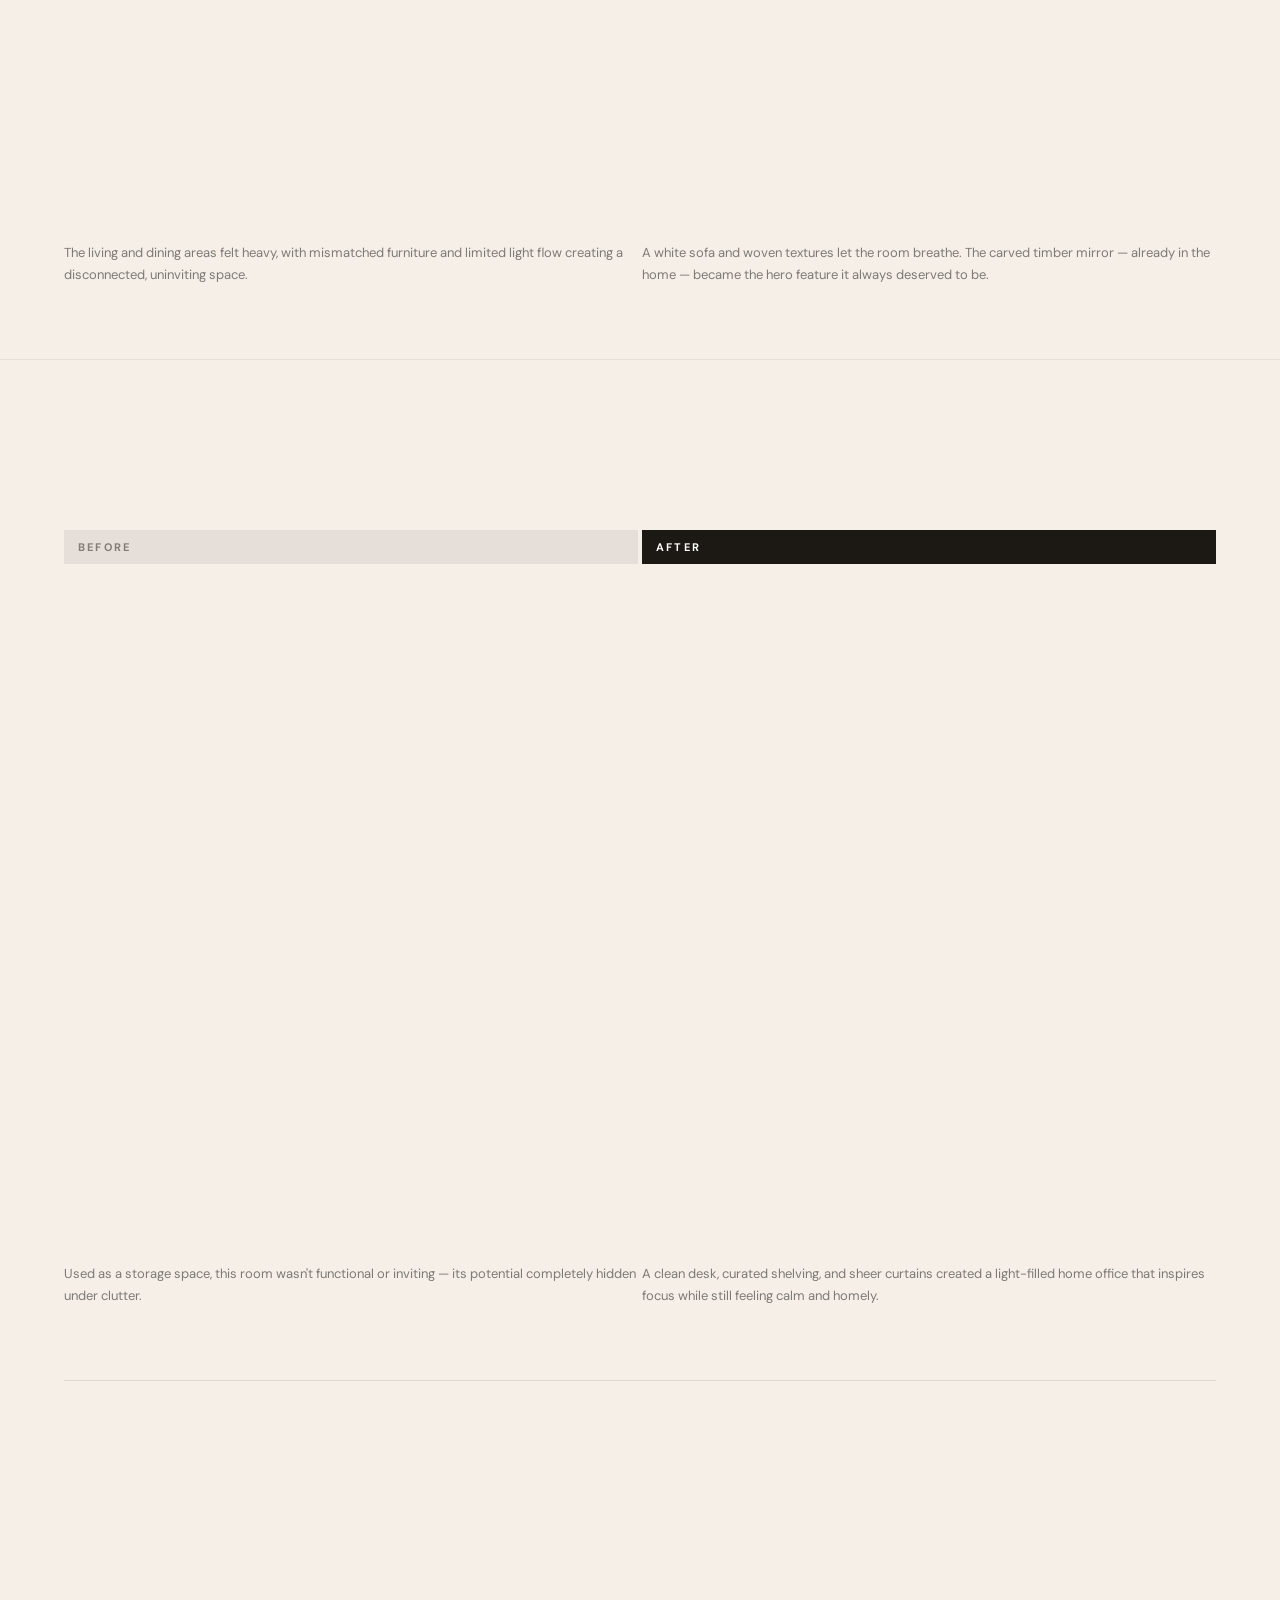
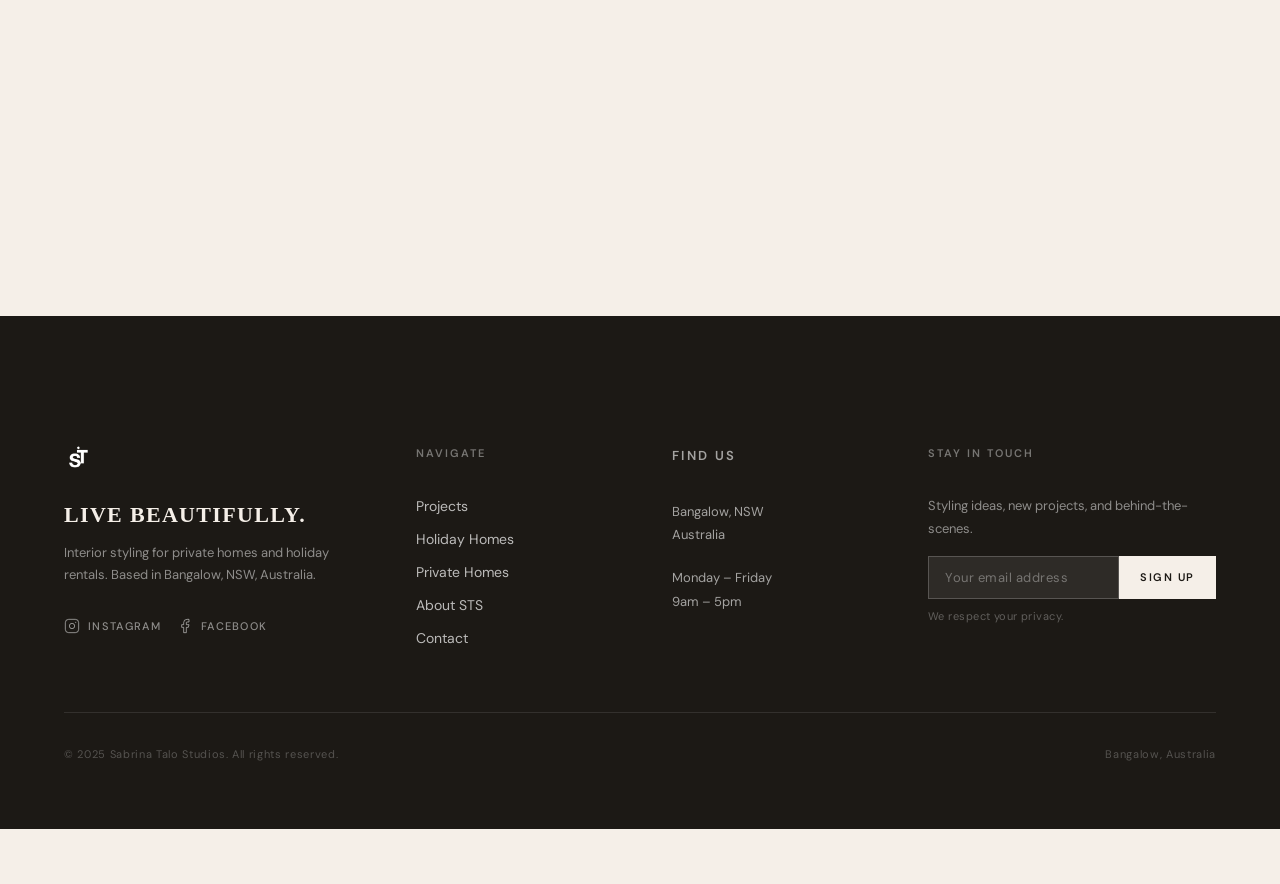
==== commit c9677753: "Route Projects nav directly to Bangalow Home project page - All nav/footer "Projects" links now poin" ====
--- a/projects/index.html
+++ b/projects/index.html
@@ -2,435 +2,11 @@
 <html lang="en">
 <head>
   <meta charset="UTF-8">
-  <meta name="viewport" content="width=device-width, initial-scale=1.0">
-  <title>Projects — Interior Styling by Sabrina Talo Studios</title>
-  <meta name="description" content="Selected styling projects by Sabrina Talo Studios. Private homes and holiday rentals across the Byron Bay hinterland and Northern Rivers, NSW.">
-
-  <!-- Canonical -->
-  <link rel="canonical" href="https://sabrinatalostudios.com.au/projects.html">
-
-  <!-- Favicon -->
-  <link rel="icon" href="../favicon.ico" sizes="any">
-  <link rel="apple-touch-icon" href="../Media/Logo_Hero.webp">
-
-  <!-- Open Graph -->
-  <meta property="og:title" content="Projects — Interior Styling by Sabrina Talo Studios">
-  <meta property="og:description" content="Selected interior styling projects — private homes and holiday rentals across the Byron Bay hinterland and Northern Rivers, NSW.">
-  <meta property="og:type" content="website">
-  <meta property="og:url" content="https://sabrinatalostudios.com.au/projects.html">
-  <meta property="og:locale" content="en_AU">
-  <meta property="og:image" content="https://sabrinatalostudios.com.au/Media/41ABE711-9AEE-44CE-BF73-110BF729DAFB.webp">
-  <meta property="og:image:width" content="1200">
-  <meta property="og:image:height" content="800">
-  <meta property="og:site_name" content="Sabrina Talo Studios">
-
-  <!-- Twitter Card -->
-  <meta name="twitter:card" content="summary_large_image">
-  <meta name="twitter:title" content="Projects — Interior Styling by Sabrina Talo Studios">
-  <meta name="twitter:description" content="Selected interior styling projects — private homes and holiday rentals across the Byron Bay hinterland, NSW.">
-  <meta name="twitter:image" content="https://sabrinatalostudios.com.au/Media/41ABE711-9AEE-44CE-BF73-110BF729DAFB.webp">
-
-  <!-- Resource Hints -->
-  <link rel="preconnect" href="https://fonts.googleapis.com">
-  <link rel="preconnect" href="https://fonts.gstatic.com" crossorigin>
-
-
-  <link rel="stylesheet" href="../style.css">
-  <style>
-    .projects-page { padding-top: var(--nav-height); }
-
-    .projects-header {
-      padding: 100px 0 80px;
-      border-bottom: 1px solid rgba(28,25,21,0.1);
-      display: flex;
-      align-items: flex-end;
-      justify-content: space-between;
-      gap: var(--space-xl);
-    }
-    .projects-header h1 {
-      font-size: clamp(64px, 11vw, 160px);
-      line-height: 0.9;
-    }
-    .projects-header p {
-      max-width: 340px;
-      font-size: 15px;
-      line-height: 1.8;
-      color: rgba(28,25,21,0.6);
-      padding-bottom: 8px;
-    }
-
-    /* Masonry-style grid */
-    .projects-grid {
-      display: grid;
-      grid-template-columns: repeat(12, 1fr);
-      gap: 2px;
-      padding: 2px 0;
-    }
-
-    .project-card {
-      position: relative;
-      overflow: hidden;
-      cursor: pointer;
-    }
-    .project-card:nth-child(1) { grid-column: span 8; }
-    .project-card:nth-child(2) { grid-column: span 4; }
-    .project-card:nth-child(3) { grid-column: span 4; }
-    .project-card:nth-child(4) { grid-column: span 8; }
-    .project-card:nth-child(5) { grid-column: span 6; }
-    .project-card:nth-child(6) { grid-column: span 6; }
-
-    .project-card img {
-      width: 100%;
-      aspect-ratio: 4/3;
-      object-fit: cover;
-      display: block;
-      transition: transform 0.7s ease-out;
-    }
-    .project-card:nth-child(1) img,
-    .project-card:nth-child(4) img { aspect-ratio: 16/9; }
-
-    .project-card:hover img,
-    .project-card:hover a img {
-      transform: scale(1.04);
-    }
-
-    .project-card a .project-overlay {
-      position: absolute;
-      inset: 0;
-      background: linear-gradient(to top, rgba(28,25,21,0.75) 0%, transparent 50%);
-      display: flex;
-      align-items: flex-end;
-      padding: var(--space-lg);
-      opacity: 0;
-      transition: opacity 0.4s ease;
-    }
-    .project-card:hover a .project-overlay,
-    .project-card:focus-within a .project-overlay { opacity: 1; }
-
-    .project-overlay {
-      position: absolute;
-      inset: 0;
-      background: linear-gradient(to top, rgba(28,25,21,0.75) 0%, transparent 50%);
-      display: flex;
-      align-items: flex-end;
-      padding: var(--space-lg);
-      opacity: 0;
-      transition: opacity 0.4s ease;
-    }
-
-    .project-card:hover .project-overlay,
-    .project-card:focus-within .project-overlay {
-      opacity: 1;
-    }
-
-    .project-info { color: var(--color-surface); }
-    .project-info h3 {
-      font-family: var(--font-heading);
-      font-size: 18px;
-      font-weight: 500;
-      margin-bottom: 4px;
-    }
-    .project-info span {
-      font-size: 12px;
-      letter-spacing: 0.1em;
-      text-transform: uppercase;
-      opacity: 0.7;
-    }
-
-    /* Lightbox */
-    .lightbox {
-      display: none;
-      position: fixed;
-      inset: 0;
-      background: rgba(0,0,0,0.95);
-      z-index: 2000;
-      align-items: center;
-      justify-content: center;
-    }
-    .lightbox.open { display: flex; }
-    .lightbox-img {
-      max-width: 90vw;
-      max-height: 90vh;
-      object-fit: contain;
-    }
-    .lightbox-close {
-      position: absolute;
-      top: var(--space-lg);
-      right: var(--space-lg);
-      background: none;
-      border: none;
-      color: rgba(255,255,255,0.7);
-      font-size: 32px;
-      cursor: pointer;
-      font-family: var(--font-heading);
-      line-height: 1;
-      padding: 12px;
-      min-width: 44px;
-      min-height: 44px;
-      display: flex;
-      align-items: center;
-      justify-content: center;
-      transition: color 0.2s ease;
-    }
-    .lightbox-close:hover { color: #fff; }
-
-    .projects-cta {
-      padding: 100px var(--space-xl);
-      text-align: center;
-      border-top: 1px solid rgba(28,25,21,0.1);
-    }
-    .projects-cta h2 {
-      font-family: var(--font-display);
-      font-size: clamp(36px, 5vw, 72px);
-      font-weight: 600;
-      text-transform: uppercase;
-      margin: var(--space-lg) 0 var(--space-xl);
-    }
-
-    @media (max-width: 768px) {
-      .projects-header { flex-direction: column; align-items: flex-start; padding: 60px 0; }
-      .projects-grid { grid-template-columns: 1fr 1fr; }
-      .project-card:nth-child(n) { grid-column: span 1; }
-      .project-card:nth-child(1) { grid-column: span 2; }
-      .project-card img, .project-card:nth-child(1) img, .project-card:nth-child(4) img { aspect-ratio: 4/3; }
-      .project-overlay { opacity: 1; }
-      .projects-cta { padding: 64px var(--space-lg); }
-    }
-    @media (max-width: 480px) {
-      .projects-grid { grid-template-columns: 1fr; }
-      .project-card:nth-child(n) { grid-column: span 1; }
-    }
-  </style>
+  <meta http-equiv="refresh" content="0; url=bangalow-home.html">
+  <link rel="canonical" href="https://sabrinatalostudios.com.au/projects/bangalow-home.html">
+  <title>Projects — Sabrina Talo Studios</title>
 </head>
 <body>
-
-<a href="#main" class="skip-link">Skip to content</a>
-
-<nav id="nav" aria-label="Main navigation">
-  <div class="nav-inner">
-    <a href="../index.html" class="nav-logo" aria-label="Sabrina Talo Studios — Home">
-      <img src="../Media/Logo_Hero.webp" alt="SABRINA TALO STUDIOS" width="200" height="36">
-    </a>
-    <ul class="nav-links" role="list">
-      <li><a href="./" class="nav-link active">Projects</a></li>
-      <li><a href="../holiday-homes.html" class="nav-link">Holiday Homes</a></li>
-      <li><a href="../private-homes.html" class="nav-link">Private Homes</a></li>
-      <li><a href="../about.html" class="nav-link">About STS</a></li>
-      <li><a href="../contact.html" class="nav-link">Contact</a></li>
-    </ul>
-    <button class="hamburger" id="hamburger" aria-label="Open navigation menu" aria-expanded="false" aria-controls="mobile-menu">
-      <span></span><span></span><span></span>
-    </button>
-  </div>
-</nav>
-
-<div class="mobile-menu" id="mobile-menu" role="dialog" aria-label="Navigation" aria-modal="true">
-  <nav aria-label="Mobile navigation">
-    <ul class="mobile-menu-links" role="list">
-      <li><a href="./" class="mobile-menu-link">Projects</a></li>
-      <li><a href="../holiday-homes.html" class="mobile-menu-link">Holiday Homes</a></li>
-      <li><a href="../private-homes.html" class="mobile-menu-link">Private Homes</a></li>
-      <li><a href="../about.html" class="mobile-menu-link">About STS</a></li>
-      <li><a href="../contact.html" class="mobile-menu-link">Contact</a></li>
-    </ul>
-  </nav>
-  <p class="mobile-menu-footer">Bangalow, Australia &nbsp;·&nbsp; Mon–Fri 9am–5pm</p>
-</div>
-
-<main id="main" class="projects-page">
-
-  <div class="container">
-    <div class="projects-header">
-      <h1 class="reveal">Projects</h1>
-      <p class="reveal reveal-delay-2">
-        A selection of spaces styled by ST Studios — private homes and holiday rentals across the Byron Bay hinterland. Each one real, personal, and uniquely its own.
-      </p>
-    </div>
-  </div>
-
-  <!-- Project Grid -->
-  <div class="projects-grid" role="list" aria-label="Project portfolio">
-
-    <article class="project-card reveal" role="listitem">
-      <a href="bangalow-home.html" aria-label="View Bangalow Home Transformation project" style="display:block; position:relative; overflow:hidden;">
-        <img src="../Media/IMG_8819.webp" alt="Bangalow Home Transformation — soft coastal-rustic styling with natural textures and layered warmth" loading="lazy" width="1200" height="675">
-        <div class="project-overlay">
-          <div class="project-info">
-            <h3>Bangalow Home</h3>
-            <span>Private Home &nbsp;·&nbsp; 2025 &nbsp;·&nbsp; Full Transformation</span>
-          </div>
-        </div>
-      </a>
-    </article>
-
-    <article class="project-card reveal reveal-delay-1" role="listitem" tabindex="0" onclick="openLightbox('../Media/IMG_9013.webp','Holiday Home Styling')" aria-label="View Holiday Home Styling project">
-      <img src="../Media/IMG_9013.webp" alt="Holiday Home Styling — styled for guests with warmth and character" loading="lazy" width="600" height="450">
-      <div class="project-overlay">
-        <div class="project-info">
-          <h3>Holiday Home Styling</h3>
-          <span>Holiday Rental &nbsp;·&nbsp; 2024</span>
-        </div>
-      </div>
-    </article>
-
-    <article class="project-card reveal reveal-delay-1" role="listitem" tabindex="0" onclick="openLightbox('../Media/IMG_8890.webp','Byron Bay Rental')" aria-label="View Byron Bay Rental project">
-      <img src="../Media/IMG_8890.webp" alt="Byron Bay Rental — holiday home styled for elevated guest experience" loading="lazy" width="600" height="450">
-      <div class="project-overlay">
-        <div class="project-info">
-          <h3>Byron Bay Rental</h3>
-          <span>Holiday Rental &nbsp;·&nbsp; 2024</span>
-        </div>
-      </div>
-    </article>
-
-    <article class="project-card reveal" role="listitem" tabindex="0" onclick="openLightbox('../Media/41ABE711-9AEE-44CE-BF73-110BF729DAFB.webp','Mullumbimby Home')" aria-label="View Mullumbimby Home project">
-      <img src="../Media/41ABE711-9AEE-44CE-BF73-110BF729DAFB.webp" alt="Mullumbimby Home — personal residence styled to feel grounded and inviting" loading="lazy" width="1200" height="675">
-      <div class="project-overlay">
-        <div class="project-info">
-          <h3>Mullumbimby Home</h3>
-          <span>Private Home &nbsp;·&nbsp; 2023</span>
-        </div>
-      </div>
-    </article>
-
-    <article class="project-card reveal reveal-delay-1" role="listitem" tabindex="0" onclick="openLightbox('../Media/IMG_8791.webp','Lennox Head Residence')" aria-label="View Lennox Head Residence project">
-      <img src="../Media/IMG_8791.webp" alt="Lennox Head Residence — curated mix of vintage and new pieces" loading="lazy" width="600" height="450">
-      <div class="project-overlay">
-        <div class="project-info">
-          <h3>Lennox Head Residence</h3>
-          <span>Private Home &nbsp;·&nbsp; 2023</span>
-        </div>
-      </div>
-    </article>
-
-    <article class="project-card reveal reveal-delay-2" role="listitem" tabindex="0" onclick="openLightbox('../Media/IMG_9013.webp','Bangalow Airbnb')" aria-label="View Bangalow Airbnb project">
-      <img src="../Media/IMG_9013.webp" alt="Bangalow Airbnb — holiday rental with warm, characterful styling" loading="lazy" width="600" height="450">
-      <div class="project-overlay">
-        <div class="project-info">
-          <h3>Bangalow Airbnb</h3>
-          <span>Holiday Rental &nbsp;·&nbsp; 2023</span>
-        </div>
-      </div>
-    </article>
-
-  </div>
-
-  <!-- CTA -->
-  <div class="projects-cta">
-    <span class="label reveal">Your Space</span>
-    <h2 class="reveal reveal-delay-1">Ready to start your project?</h2>
-    <a href="../contact.html" class="btn btn-primary reveal reveal-delay-2">Get In Touch</a>
-  </div>
-
-</main>
-
-<!-- Lightbox -->
-<div class="lightbox" id="lightbox" role="dialog" aria-modal="true" aria-label="Image viewer">
-  <button class="lightbox-close" onclick="closeLightbox()" aria-label="Close image viewer">×</button>
-  <img class="lightbox-img" id="lightbox-img" src="" alt="">
-</div>
-
-<footer id="footer" aria-label="Site footer">
-  <div class="container">
-    <div class="footer-grid">
-      <div>
-        <img src="../Media/LOGOS++SABRINA+TALO+STUDIOS.webp" alt="SABRINA TALO STUDIOS" class="footer-brand-logo" width="200" height="28">
-        <p class="footer-tagline">Live Beautifully.</p>
-        <p class="footer-desc">Interior styling for private homes and holiday rentals. Based in Bangalow, NSW, Australia.</p>
-        <div class="footer-social">
-          <a href="https://www.instagram.com/sabrinatalostudios/" target="_blank" rel="noopener noreferrer" aria-label="Instagram">
-            <svg width="16" height="16" viewBox="0 0 24 24" fill="none" stroke="currentColor" stroke-width="1.5" aria-hidden="true"><rect x="2" y="2" width="20" height="20" rx="5"/><circle cx="12" cy="12" r="4"/><circle cx="17.5" cy="6.5" r="1" fill="currentColor" stroke="none"/></svg>
-            Instagram
-          </a>
-          <a href="https://www.facebook.com/profile.php?id=61574074654975" target="_blank" rel="noopener noreferrer" aria-label="Facebook">
-            <svg width="16" height="16" viewBox="0 0 24 24" fill="none" stroke="currentColor" stroke-width="1.5" aria-hidden="true"><path d="M18 2h-3a5 5 0 0 0-5 5v3H7v4h3v8h4v-8h3l1-4h-4V7a1 1 0 0 1 1-1h3z"/></svg>
-            Facebook
-          </a>
-        </div>
-      </div>
-      <div>
-        <p class="footer-heading">Navigate</p>
-        <ul class="footer-links" role="list">
-          <li><a href="./" class="footer-link">Projects</a></li>
-          <li><a href="../holiday-homes.html" class="footer-link">Holiday Homes</a></li>
-          <li><a href="../private-homes.html" class="footer-link">Private Homes</a></li>
-          <li><a href="../about.html" class="footer-link">About STS</a></li>
-          <li><a href="../contact.html" class="footer-link">Contact</a></li>
-        </ul>
-      </div>
-      <div class="footer-info">
-        <p class="footer-heading">Find Us</p>
-        <p>Bangalow, NSW<br>Australia</p>
-        <p style="margin-top:20px;">Monday – Friday<br>9am – 5pm</p>
-      </div>
-      <div>
-        <p class="footer-heading">Stay in Touch</p>
-        <p style="font-size:13px; color:rgba(255,255,255,0.5); margin-bottom:16px; line-height:1.7;">Styling ideas, new projects, and behind-the-scenes.</p>
-        <form class="footer-newsletter-form" aria-label="Newsletter signup" onsubmit="event.preventDefault(); this.querySelector('button').textContent='Thank You'; this.querySelector('button').disabled=true; this.reset();">
-          <label for="newsletter-email-projects" class="sr-only">Email address</label>
-          <input type="email" id="newsletter-email-projects" name="email" placeholder="Your email address" required autocomplete="email">
-          <button type="submit">Sign Up</button>
-        </form>
-        <p class="footer-privacy">We respect your privacy.</p>
-      </div>
-    </div>
-    <div class="footer-bottom">
-      <p class="footer-copyright">© 2025 Sabrina Talo Studios. All rights reserved.</p>
-      <p class="footer-copyright">Bangalow, Australia</p>
-    </div>
-  </div>
-</footer>
-
-<style>.sr-only{position:absolute;width:1px;height:1px;padding:0;margin:-1px;overflow:hidden;clip:rect(0,0,0,0);white-space:nowrap;border:0;}</style>
-<script>
-(function(){
-  const nav=document.getElementById('nav');
-  nav.classList.add('scrolled');
-  window.addEventListener('scroll',()=>{ nav.classList.toggle('scrolled',true); },{passive:true});
-  const hamburger=document.getElementById('hamburger');
-  const mobileMenu=document.getElementById('mobile-menu');
-  hamburger.addEventListener('click',()=>{
-    const open=mobileMenu.classList.toggle('open');
-    hamburger.classList.toggle('open',open);
-    hamburger.setAttribute('aria-expanded',String(open));
-    document.body.style.overflow=open?'hidden':'';
-  });
-  mobileMenu.querySelectorAll('a').forEach(l=>l.addEventListener('click',()=>{
-    mobileMenu.classList.remove('open');hamburger.classList.remove('open');
-    hamburger.setAttribute('aria-expanded','false');document.body.style.overflow='';
-  }));
-  document.addEventListener('keydown',e=>{
-    if(e.key==='Escape'){
-      if(mobileMenu.classList.contains('open')){
-        mobileMenu.classList.remove('open');hamburger.classList.remove('open');
-        hamburger.setAttribute('aria-expanded','false');document.body.style.overflow='';
-      }
-      closeLightbox();
-    }
-  });
-  const els=document.querySelectorAll('.reveal,.reveal-left,.reveal-clip');
-  if('IntersectionObserver' in window){
-    const io=new IntersectionObserver(entries=>entries.forEach(e=>{if(e.isIntersecting){e.target.classList.add('visible');io.unobserve(e.target);}}),{threshold:0.1});
-    els.forEach(el=>io.observe(el));
-  } else { els.forEach(el=>el.classList.add('visible')); }
-})();
-
-function openLightbox(src, alt) {
-  const lb = document.getElementById('lightbox');
-  const img = document.getElementById('lightbox-img');
-  img.src = src;
-  img.alt = alt;
-  lb.classList.add('open');
-  document.body.style.overflow = 'hidden';
-  lb.querySelector('.lightbox-close').focus();
-}
-function closeLightbox() {
-  document.getElementById('lightbox').classList.remove('open');
-  document.body.style.overflow = '';
-}
-document.getElementById('lightbox').addEventListener('click', function(e) {
-  if(e.target === this) closeLightbox();
-});
-</script>
+  <p>Redirecting… <a href="bangalow-home.html">click here if not redirected</a>.</p>
 </body>
 </html>
